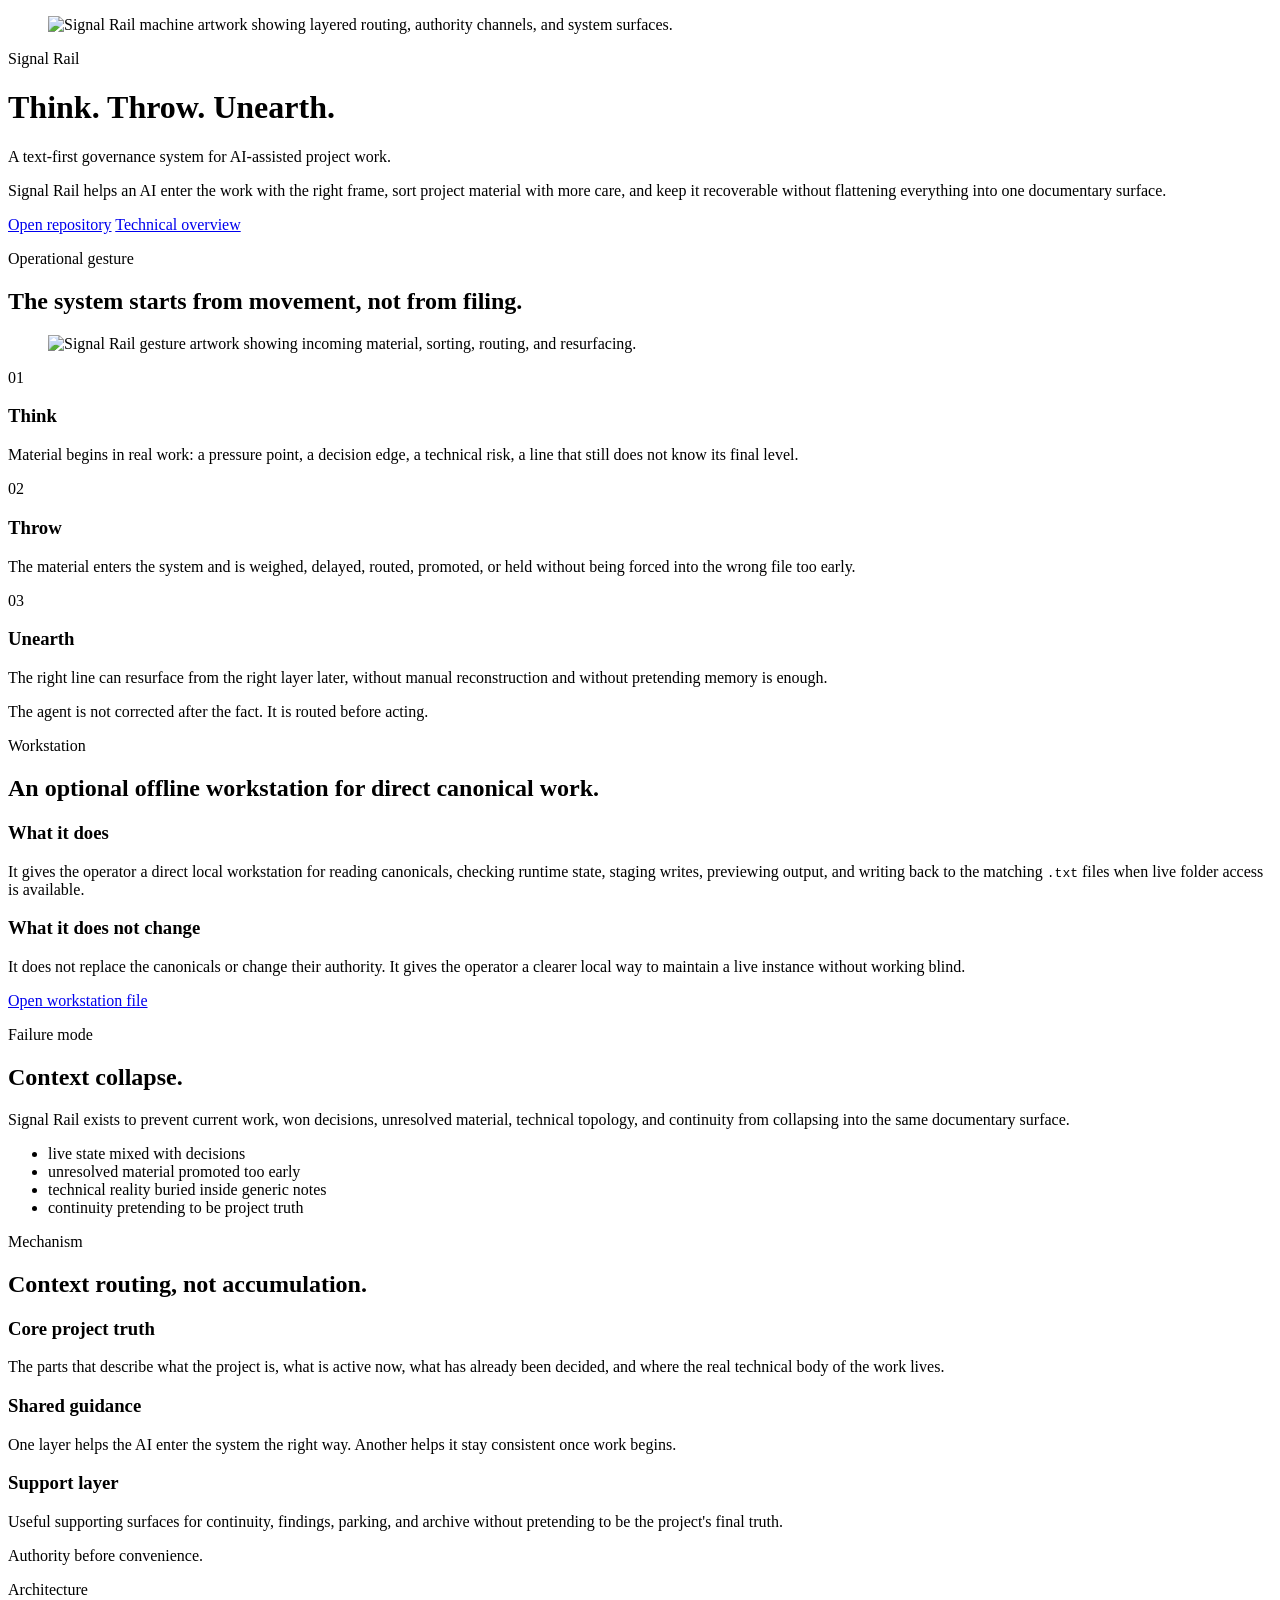
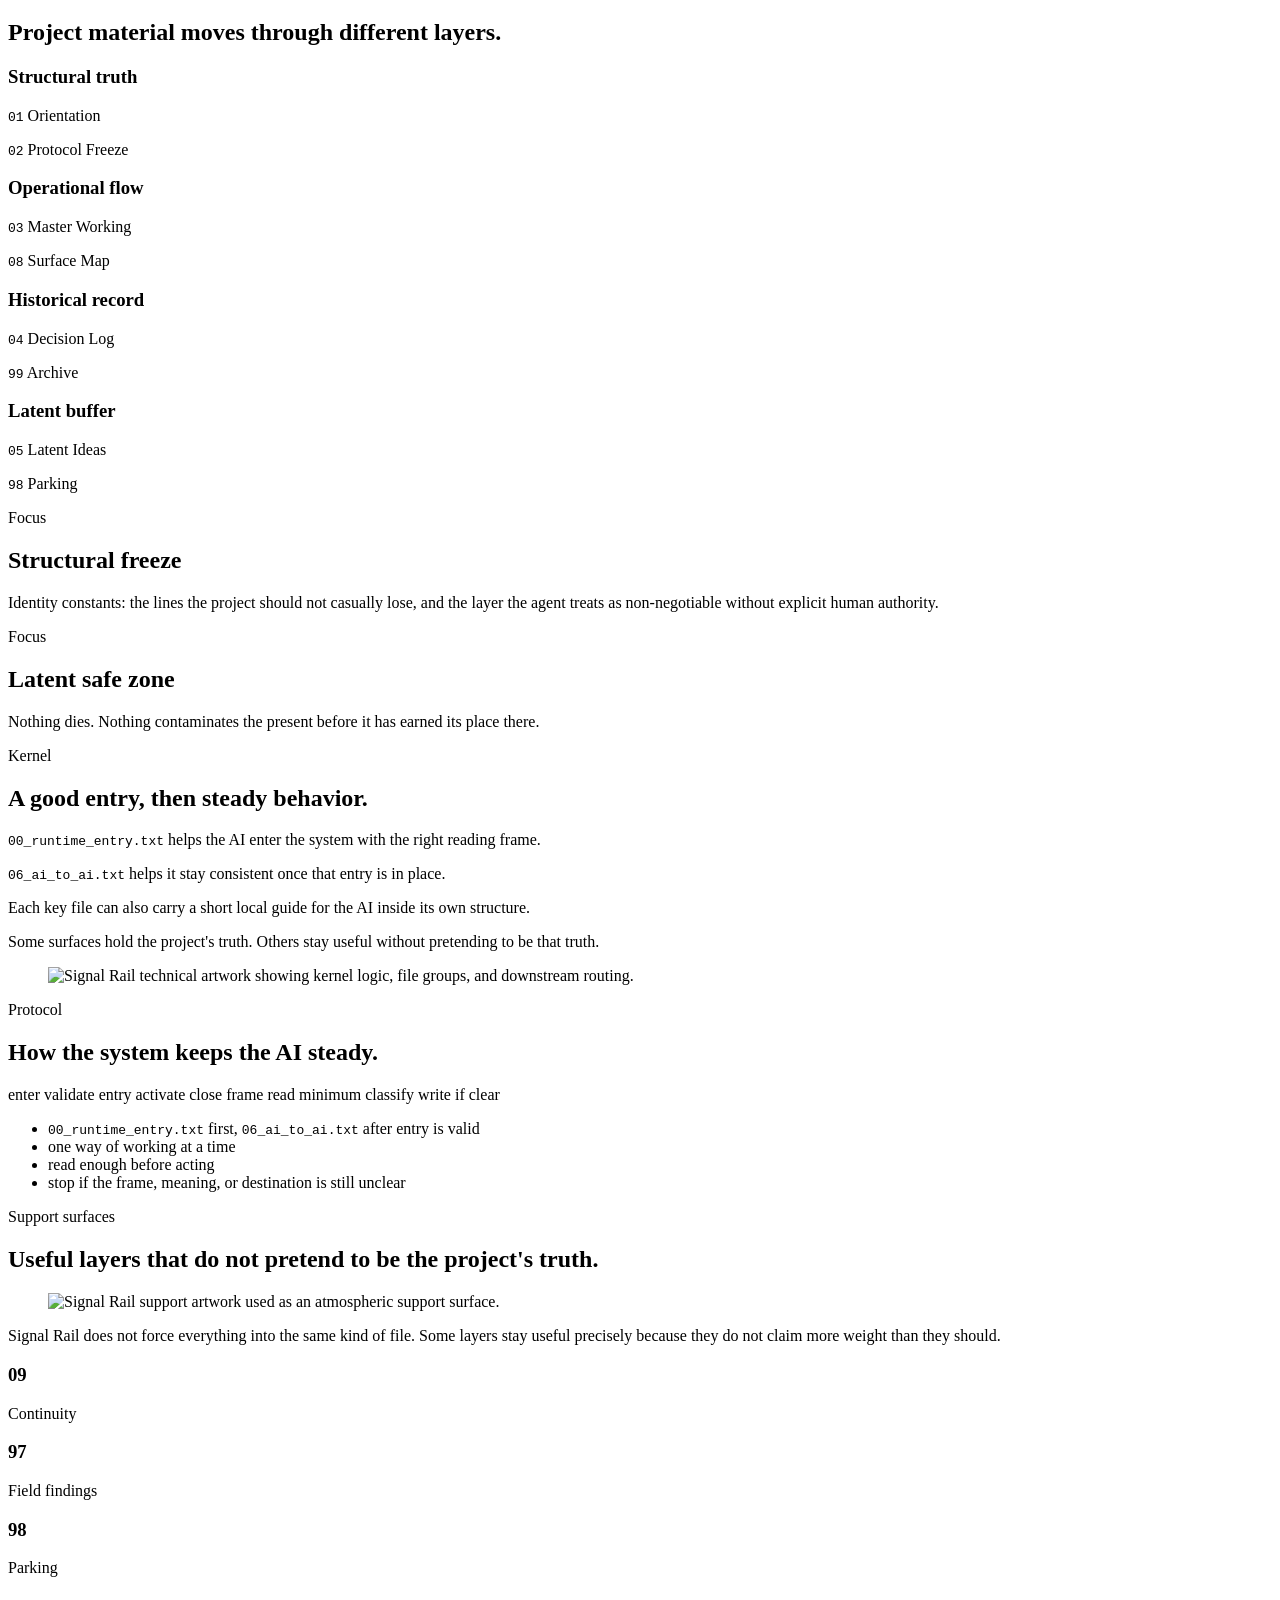
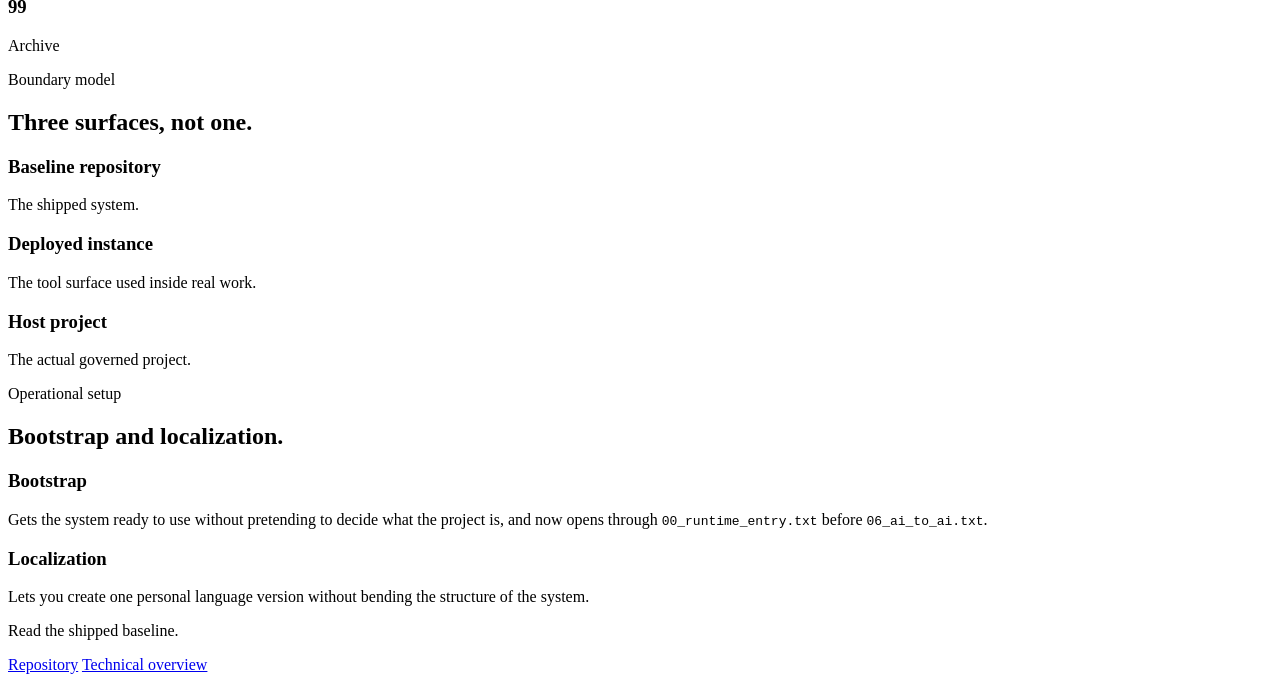
==== index.html @ 08bb4098 "Update repository links after rename" ====
<!doctype html>
<html lang="en">
  <head>
    <meta charset="utf-8">
    <meta name="viewport" content="width=device-width, initial-scale=1">
    <title>Signal Rail</title>
    <meta
      name="description"
      content="Signal Rail is a text-first governance system for AI-assisted project work."
    >
    <link rel="icon" href="favicon-32x32.png" sizes="32x32" type="image/png">
    <link rel="icon" href="favicon.svg" type="image/svg+xml">
    <link rel="apple-touch-icon" href="apple-touch-icon.png">
    <link rel="preconnect" href="https://fonts.googleapis.com">
    <link rel="preconnect" href="https://fonts.gstatic.com" crossorigin>
    <link
      href="https://fonts.googleapis.com/css2?family=Space+Grotesk:wght@400;500;700&family=IBM+Plex+Mono:wght@400;500&display=swap"
      rel="stylesheet"
    >
    <link rel="stylesheet" href="styles.css">
  </head>
  <body>
    <div class="site-shell">
      <header class="hero">
        <figure class="hero-visual">
          <img
            src="assets/header-machine.png"
            alt="Signal Rail machine artwork showing layered routing, authority channels, and system surfaces."
          >
        </figure>

        <div class="hero-copy">
          <p class="eyebrow">Signal Rail</p>
          <h1>Think. Throw. Unearth.</h1>
          <p class="hero-definition">
            A text-first governance system for AI-assisted project work.
          </p>
          <p class="hero-lead">
            Signal Rail helps an AI enter the work with the right frame, sort
            project material with more care, and keep it recoverable without
            flattening everything into one documentary surface.
          </p>
          <div class="hero-actions">
            <a class="button primary" href="https://github.com/XxYouDeaDPunKxX/Signal-Rail">Open repository</a>
            <a class="button secondary" href="https://github.com/XxYouDeaDPunKxX/Signal-Rail/discussions/1">Technical overview</a>
          </div>
        </div>
      </header>

      <main class="page-flow">
        <section class="gesture-band">
          <div class="section-head">
            <p class="kicker">Operational gesture</p>
            <h2>The system starts from movement, not from filing.</h2>
          </div>

          <figure class="gesture-visual">
            <img
              src="assets/gesture-hero.png"
              alt="Signal Rail gesture artwork showing incoming material, sorting, routing, and resurfacing."
            >
          </figure>

          <div class="gesture-grid">
            <article class="gesture-step think">
              <span class="step-tag">01</span>
              <h3>Think</h3>
              <p>
                Material begins in real work: a pressure point, a decision edge,
                a technical risk, a line that still does not know its final level.
              </p>
            </article>

            <article class="gesture-step throw">
              <span class="step-tag">02</span>
              <h3>Throw</h3>
              <p>
                The material enters the system and is weighed, delayed, routed,
                promoted, or held without being forced into the wrong file too early.
              </p>
            </article>

            <article class="gesture-step unearth">
              <span class="step-tag">03</span>
              <h3>Unearth</h3>
              <p>
                The right line can resurface from the right layer later, without
                manual reconstruction and without pretending memory is enough.
              </p>
            </article>
          </div>

          <p class="gesture-line">
            The agent is not corrected after the fact. It is routed before acting.
          </p>
        </section>

        <section class="ops-band workstation-band">
          <div class="section-head">
            <p class="kicker">Workstation</p>
            <h2>An optional offline workstation for direct canonical work.</h2>
          </div>

          <div class="ops-grid">
            <article>
              <h3>What it does</h3>
              <p>
                It gives the operator a direct local workstation for reading canonicals,
                checking runtime state, staging writes, previewing output, and writing
                back to the matching <code>.txt</code> files when live folder access is available.
              </p>
            </article>
            <article>
              <h3>What it does not change</h3>
              <p>
                It does not replace the canonicals or change their authority. It gives
                the operator a clearer local way to maintain a live instance without
                working blind.
              </p>
            </article>
          </div>

          <div class="exit-links workstation-links">
            <a href="https://github.com/XxYouDeaDPunKxX/Signal-Rail/blob/main/signal_rail_workstation_final.html">Open workstation file</a>
          </div>
        </section>

        <section class="failure-band">
          <div class="section-head">
            <p class="kicker">Failure mode</p>
            <h2>Context collapse.</h2>
          </div>

          <div class="failure-layout">
            <p class="failure-copy">
              Signal Rail exists to prevent current work, won decisions,
              unresolved material, technical topology, and continuity from
              collapsing into the same documentary surface.
            </p>

            <ul class="failure-list">
              <li>live state mixed with decisions</li>
              <li>unresolved material promoted too early</li>
              <li>technical reality buried inside generic notes</li>
              <li>continuity pretending to be project truth</li>
            </ul>
          </div>
        </section>

        <section class="mechanism-band">
          <div class="section-head">
            <p class="kicker">Mechanism</p>
            <h2>Context routing, not accumulation.</h2>
          </div>

          <div class="mechanism-layout">
            <article class="mechanism-panel canonical">
              <h3>Core project truth</h3>
              <p>
                The parts that describe what the project is, what is active now,
                what has already been decided, and where the real technical body
                of the work lives.
              </p>
            </article>

            <article class="mechanism-rail">
              <h3>Shared guidance</h3>
              <p>
                One layer helps the AI enter the system the right way. Another
                helps it stay consistent once work begins.
              </p>
            </article>

            <article class="mechanism-panel support">
              <h3>Support layer</h3>
              <p>
                Useful supporting surfaces for continuity, findings, parking,
                and archive without pretending to be the project's final truth.
              </p>
            </article>
          </div>

          <p class="principle">Authority before convenience.</p>
        </section>

        <section class="architecture-band">
          <div class="section-head">
            <p class="kicker">Architecture</p>
            <h2>Project material moves through different layers.</h2>
          </div>

          <div class="family-grid">
            <article class="family family-structural">
              <h3>Structural truth</h3>
              <p><code>01</code> Orientation</p>
              <p><code>02</code> Protocol Freeze</p>
            </article>

            <article class="family family-operational">
              <h3>Operational flow</h3>
              <p><code>03</code> Master Working</p>
              <p><code>08</code> Surface Map</p>
            </article>

            <article class="family family-historical">
              <h3>Historical record</h3>
              <p><code>04</code> Decision Log</p>
              <p><code>99</code> Archive</p>
            </article>

            <article class="family family-latent">
              <h3>Latent buffer</h3>
              <p><code>05</code> Latent Ideas</p>
              <p><code>98</code> Parking</p>
            </article>
          </div>
        </section>

        <section class="focus-pair">
          <article class="focus-band freeze-band">
            <div class="section-head compact">
              <p class="kicker">Focus</p>
              <h2>Structural freeze</h2>
            </div>
            <p>
              Identity constants: the lines the project should not casually lose,
              and the layer the agent treats as non-negotiable without explicit
              human authority.
            </p>
          </article>

          <article class="focus-band latent-band">
            <div class="section-head compact">
              <p class="kicker">Focus</p>
              <h2>Latent safe zone</h2>
            </div>
            <p>
              Nothing dies. Nothing contaminates the present before it has earned
              its place there.
            </p>
          </article>
        </section>

        <section class="kernel-band">
          <div class="section-head">
            <p class="kicker">Kernel</p>
            <h2>A good entry, then steady behavior.</h2>
          </div>

          <div class="kernel-layout">
            <div class="kernel-copy">
              <p><code>00_runtime_entry.txt</code> helps the AI enter the system with the right reading frame.</p>
              <p><code>06_ai_to_ai.txt</code> helps it stay consistent once that entry is in place.</p>
              <p>Each key file can also carry a short local guide for the AI inside its own structure.</p>
              <p>Some surfaces hold the project's truth. Others stay useful without pretending to be that truth.</p>
            </div>

            <figure class="kernel-visual">
              <img
                src="assets/kernel-map.png"
                alt="Signal Rail technical artwork showing kernel logic, file groups, and downstream routing."
              >
            </figure>
          </div>
        </section>

        <section class="protocol-band">
          <div class="section-head">
            <p class="kicker">Protocol</p>
            <h2>How the system keeps the AI steady.</h2>
          </div>

          <div class="protocol-rail">
            <span>enter</span>
            <span>validate entry</span>
            <span>activate</span>
            <span>close frame</span>
            <span>read minimum</span>
            <span>classify</span>
            <span>write if clear</span>
          </div>

          <ul class="protocol-notes">
            <li><code>00_runtime_entry.txt</code> first, <code>06_ai_to_ai.txt</code> after entry is valid</li>
            <li>one way of working at a time</li>
            <li>read enough before acting</li>
            <li>stop if the frame, meaning, or destination is still unclear</li>
          </ul>
        </section>

        <section class="support-band">
          <div class="section-head">
            <p class="kicker">Support surfaces</p>
            <h2>Useful layers that do not pretend to be the project's truth.</h2>
          </div>

          <figure class="support-visual">
            <img
              src="assets/support-atmosphere.png"
              alt="Signal Rail support artwork used as an atmospheric support surface."
            >
          </figure>

          <div class="support-copy">
            <p>
              Signal Rail does not force everything into the same kind of file.
              Some layers stay useful precisely because they do not claim more
              weight than they should.
            </p>

            <div class="support-grid">
              <article><h3>09</h3><p>Continuity</p></article>
              <article><h3>97</h3><p>Field findings</p></article>
              <article><h3>98</h3><p>Parking</p></article>
              <article><h3>99</h3><p>Archive</p></article>
            </div>
          </div>
        </section>

        <section class="boundary-band">
          <div class="section-head">
            <p class="kicker">Boundary model</p>
            <h2>Three surfaces, not one.</h2>
          </div>

          <div class="boundary-grid">
            <article>
              <h3>Baseline repository</h3>
              <p>The shipped system.</p>
            </article>
            <article>
              <h3>Deployed instance</h3>
              <p>The tool surface used inside real work.</p>
            </article>
            <article>
              <h3>Host project</h3>
              <p>The actual governed project.</p>
            </article>
          </div>
        </section>

        <section class="ops-band">
          <div class="section-head">
            <p class="kicker">Operational setup</p>
            <h2>Bootstrap and localization.</h2>
          </div>

          <div class="ops-grid">
            <article>
              <h3>Bootstrap</h3>
              <p>Gets the system ready to use without pretending to decide what the project is, and now opens through <code>00_runtime_entry.txt</code> before <code>06_ai_to_ai.txt</code>.</p>
            </article>
            <article>
              <h3>Localization</h3>
              <p>Lets you create one personal language version without bending the structure of the system.</p>
            </article>
          </div>
        </section>

      </main>

      <footer class="final-exit">
        <p>Read the shipped baseline.</p>
        <div class="exit-links">
          <a href="https://github.com/XxYouDeaDPunKxX/Signal-Rail">Repository</a>
          <a href="https://github.com/XxYouDeaDPunKxX/Signal-Rail/discussions/1">Technical overview</a>
        </div>
      </footer>
    </div>
  </body>
</html>
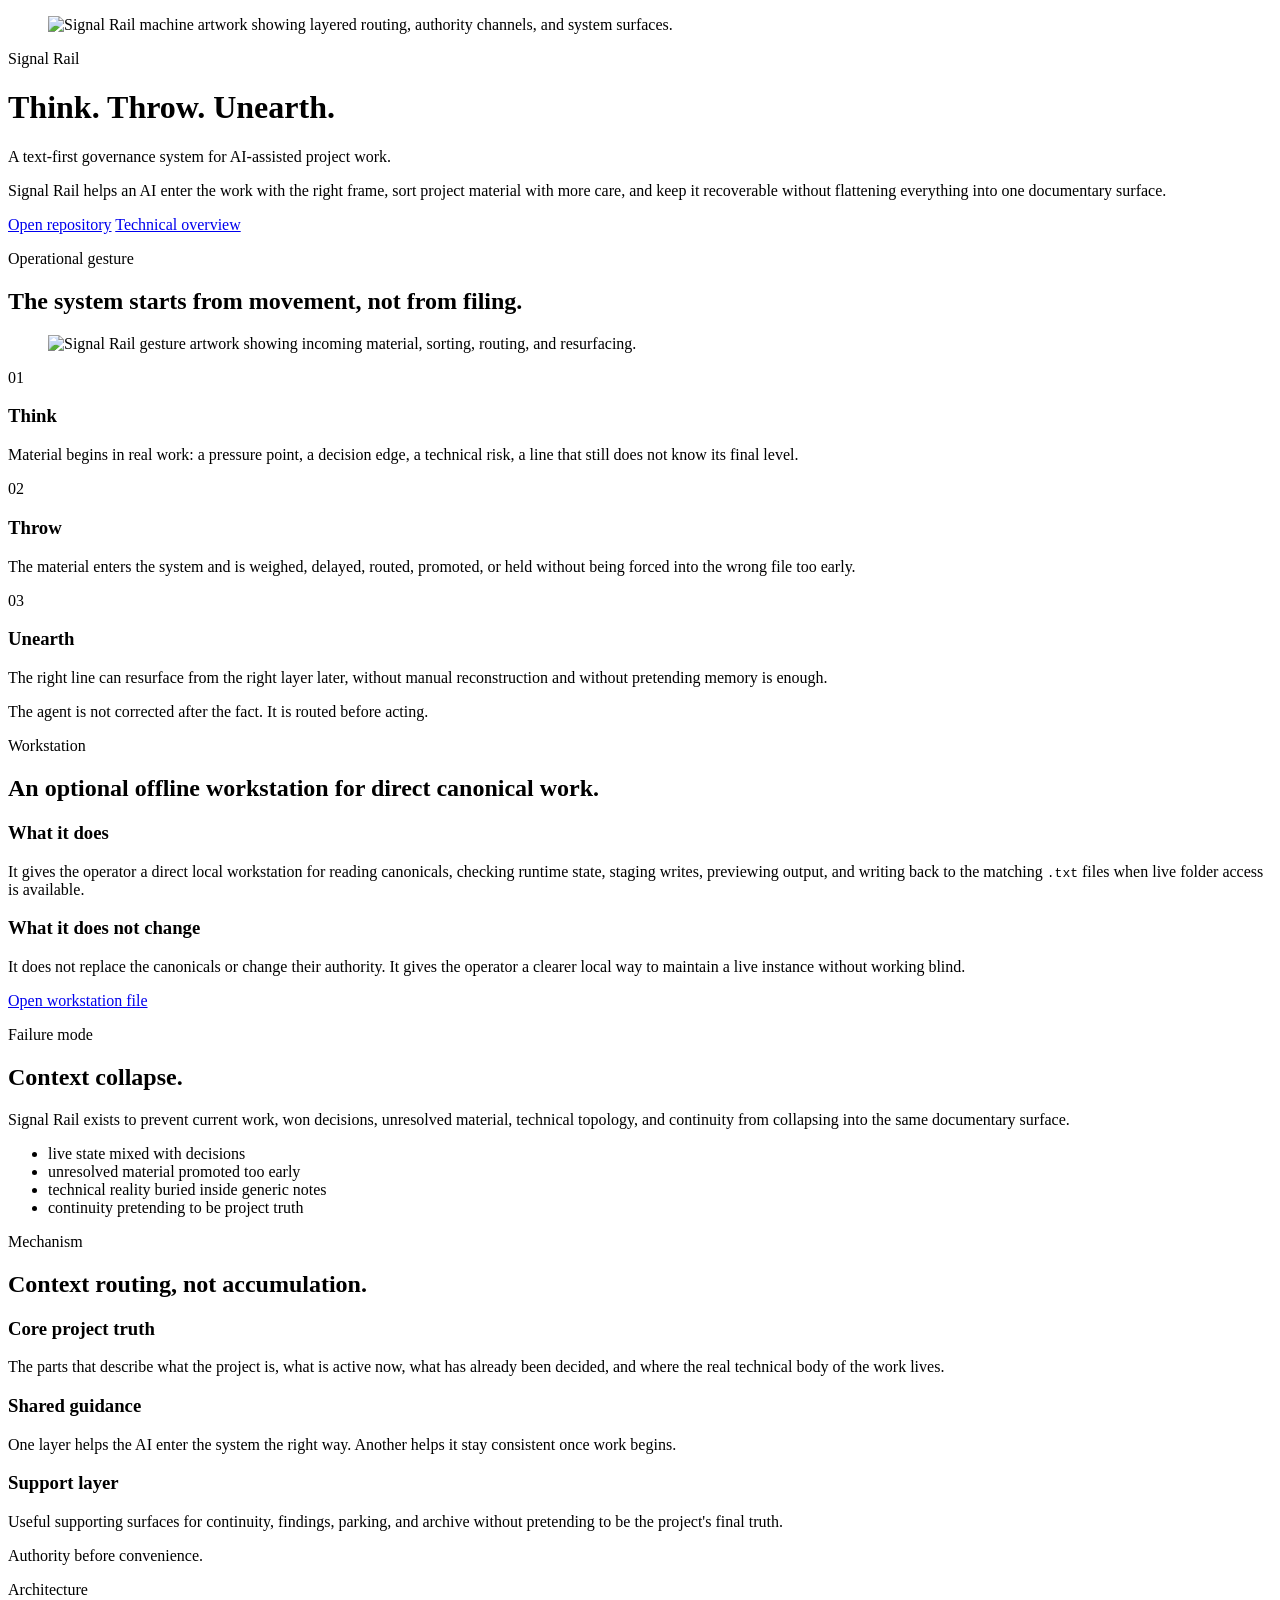
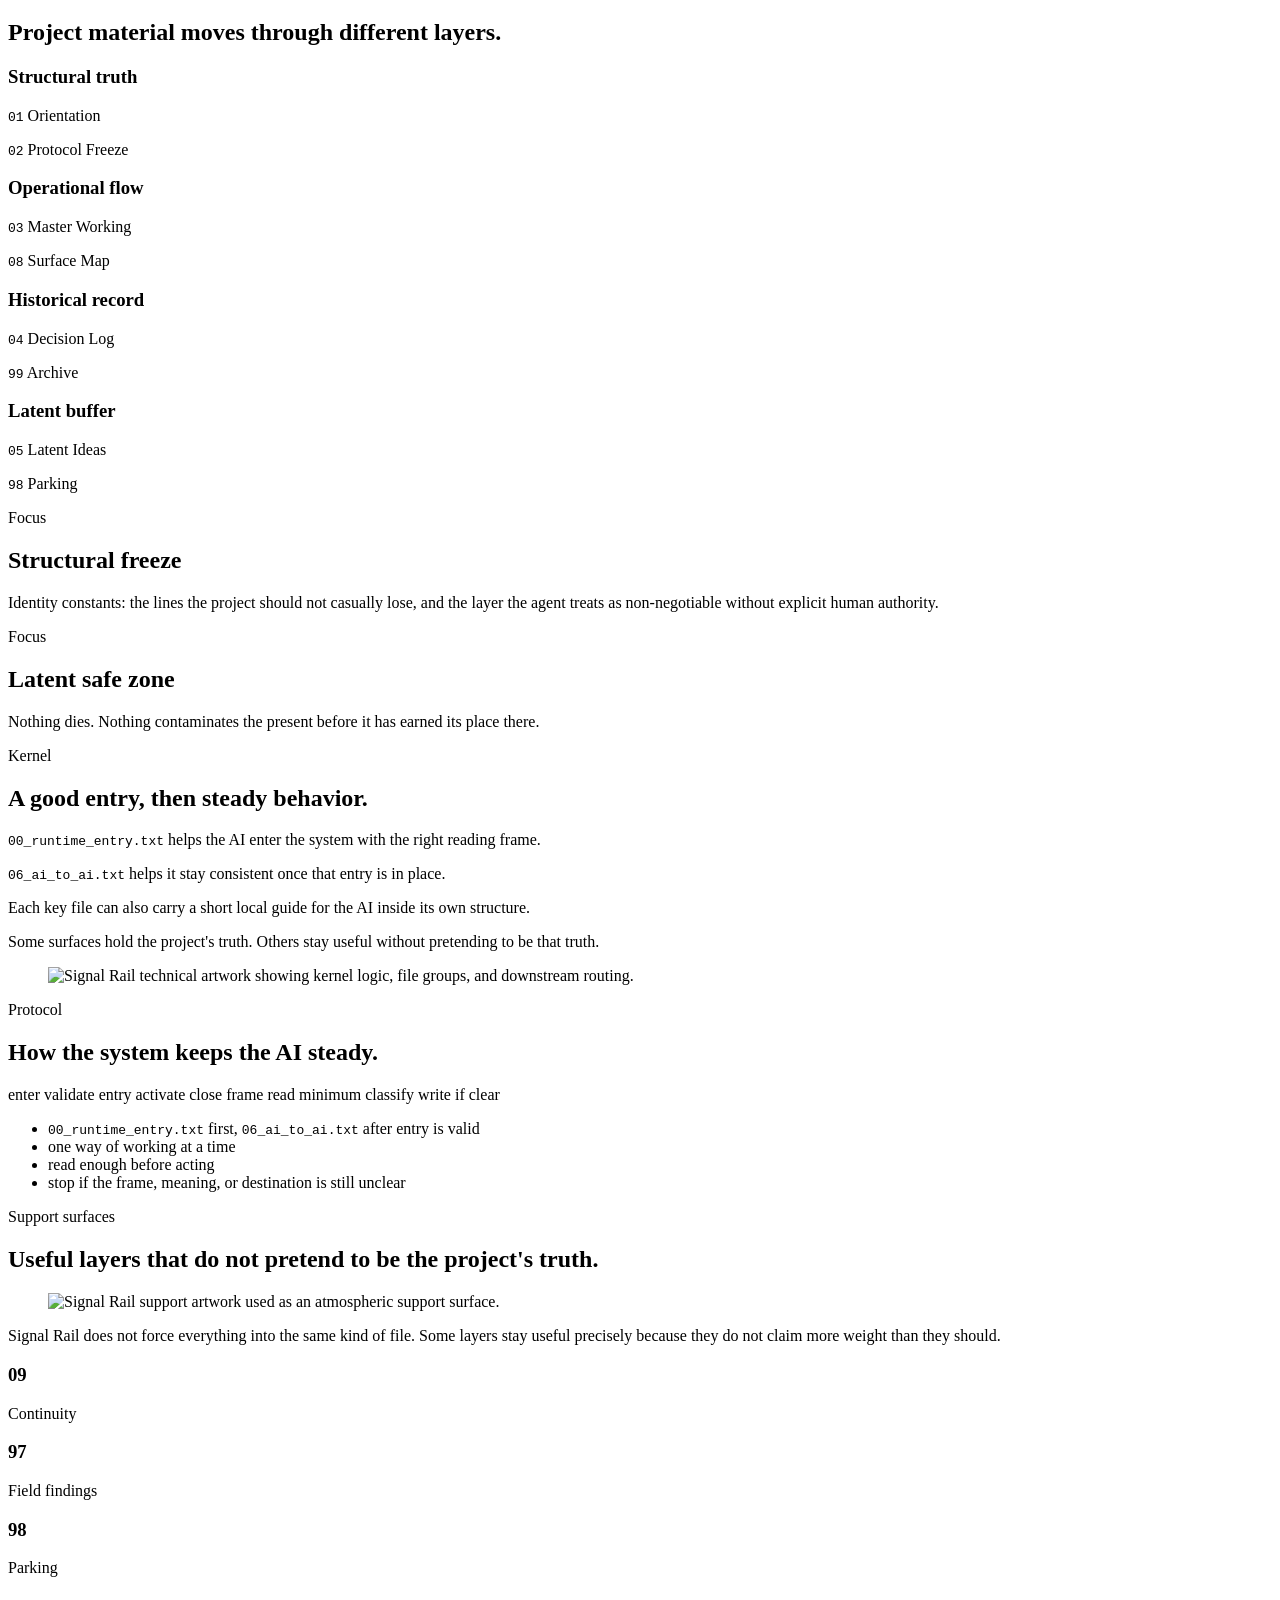
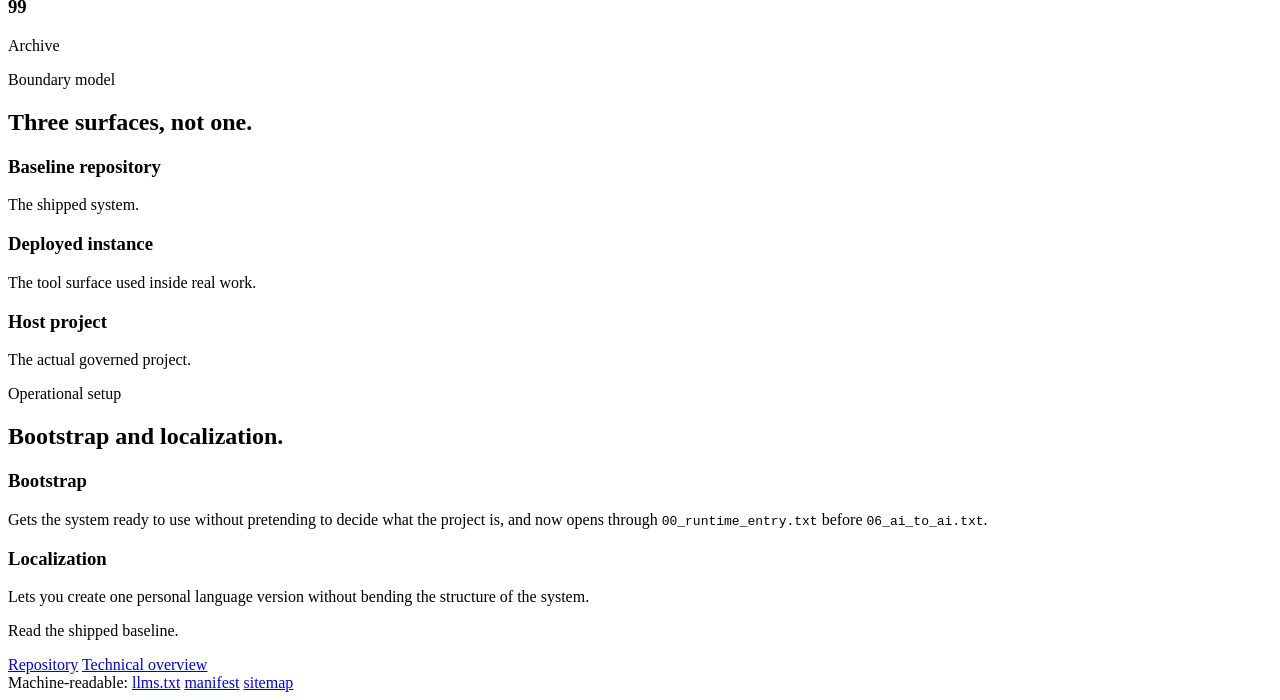
==== commit d3c059c3: "Complete Discovery Set HTML signals" ====
--- a/index.html
+++ b/index.html
@@ -8,6 +8,59 @@
       name="description"
       content="Signal Rail is a text-first governance system for AI-assisted project work."
     >
+    <meta name="robots" content="index, follow">
+    <meta name="theme-color" content="#101317">
+    <meta property="og:title" content="Signal Rail">
+    <meta property="og:description" content="A text-first governance system for AI-assisted project work.">
+    <meta property="og:type" content="website">
+    <meta property="og:image" content="https://xxyoudeadpunkxx.github.io/Signal-Rail/assets/header-machine.png">
+    <meta property="og:url" content="https://xxyoudeadpunkxx.github.io/Signal-Rail/">
+    <link rel="canonical" href="https://xxyoudeadpunkxx.github.io/Signal-Rail/">
+    <link rel="alternate" type="text/plain" href="llms.txt" title="LLM-readable project index">
+    <link rel="alternate" type="application/json" href="raw-manifest.json" title="Machine-readable project manifest">
+    <script type="application/ld+json">
+    {
+      "@context": "https://schema.org",
+      "@type": "SoftwareSourceCode",
+      "name": "Signal Rail",
+      "description": "A text-first governance system for AI-assisted project work.",
+      "url": "https://xxyoudeadpunkxx.github.io/Signal-Rail/",
+      "mainEntityOfPage": "https://xxyoudeadpunkxx.github.io/Signal-Rail/",
+      "codeRepository": "https://github.com/XxYouDeaDPunKxX/Signal-Rail",
+      "license": "https://creativecommons.org/licenses/by-sa/4.0/",
+      "programmingLanguage": "Plain text",
+      "runtimePlatform": "AI-assisted project work with plain-text files",
+      "applicationCategory": "DeveloperApplication",
+      "isAccessibleForFree": true,
+      "author": {
+        "@type": "Person",
+        "name": "XxYouDeaDPunKxX",
+        "url": "https://github.com/XxYouDeaDPunKxX"
+      },
+      "about": [
+        "plain text governance",
+        "AI-assisted project work",
+        "document routing",
+        "project continuity",
+        "source authority",
+        "context routing",
+        "AI agent entry"
+      ],
+      "keywords": [
+        "plain text governance",
+        "AI-assisted project work",
+        "document routing",
+        "project continuity",
+        "source authority",
+        "canonical files",
+        "Signal Rail",
+        "context routing",
+        "project governance",
+        "AI agent entry",
+        "text-first governance"
+      ]
+    }
+    </script>
     <link rel="icon" href="favicon-32x32.png" sizes="32x32" type="image/png">
     <link rel="icon" href="favicon.svg" type="image/svg+xml">
     <link rel="apple-touch-icon" href="apple-touch-icon.png">
@@ -361,9 +414,18 @@
 
       <footer class="final-exit">
         <p>Read the shipped baseline.</p>
-        <div class="exit-links">
-          <a href="https://github.com/XxYouDeaDPunKxX/Signal-Rail">Repository</a>
-          <a href="https://github.com/XxYouDeaDPunKxX/Signal-Rail/discussions/1">Technical overview</a>
+        <div class="footer-stack">
+          <div class="exit-links">
+            <a href="https://github.com/XxYouDeaDPunKxX/Signal-Rail">Repository</a>
+            <a href="https://github.com/XxYouDeaDPunKxX/Signal-Rail/discussions/1">Technical overview</a>
+          </div>
+          <!-- Discovery Set: low-noise links for crawlers, bots, and LLM readers. -->
+          <div class="machine-links" aria-label="Machine-readable project files">
+            <span>Machine-readable:</span>
+            <a href="llms.txt">llms.txt</a>
+            <a href="raw-manifest.json">manifest</a>
+            <a href="sitemap.xml">sitemap</a>
+          </div>
         </div>
       </footer>
     </div>
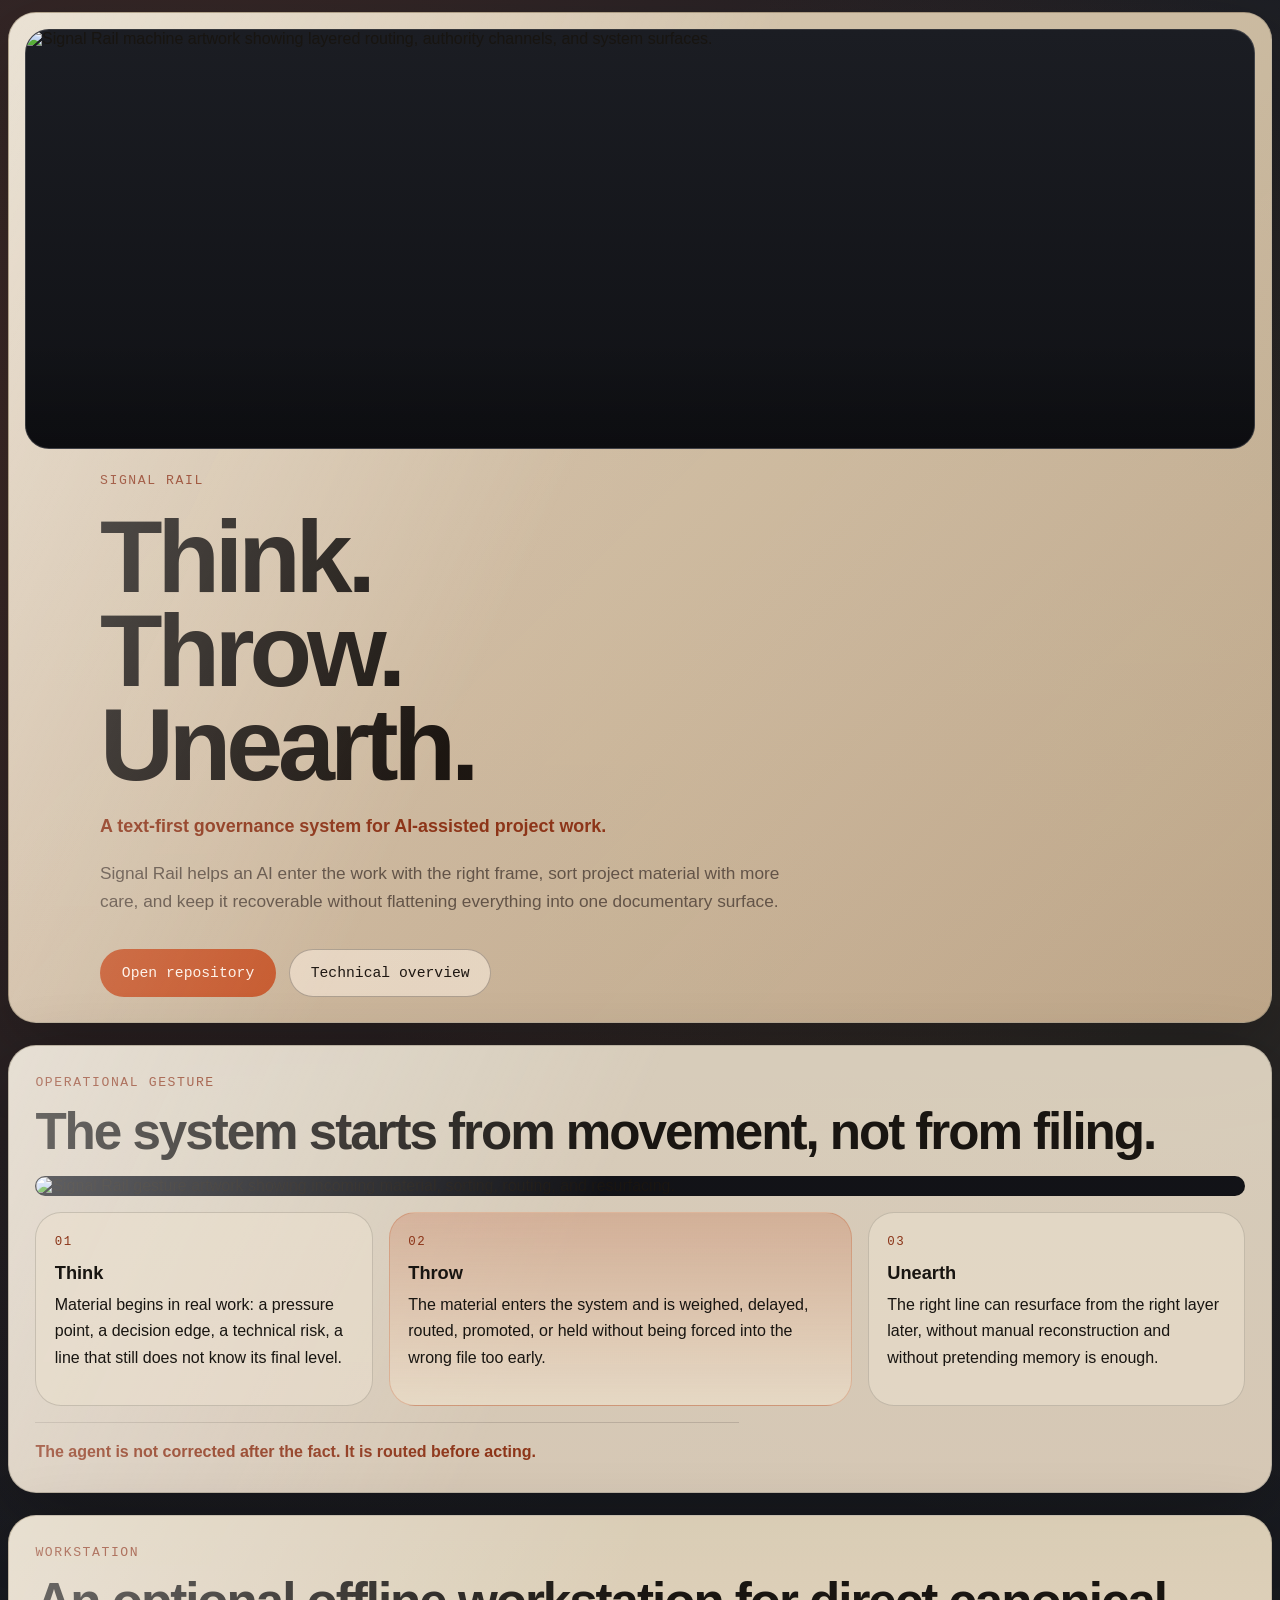
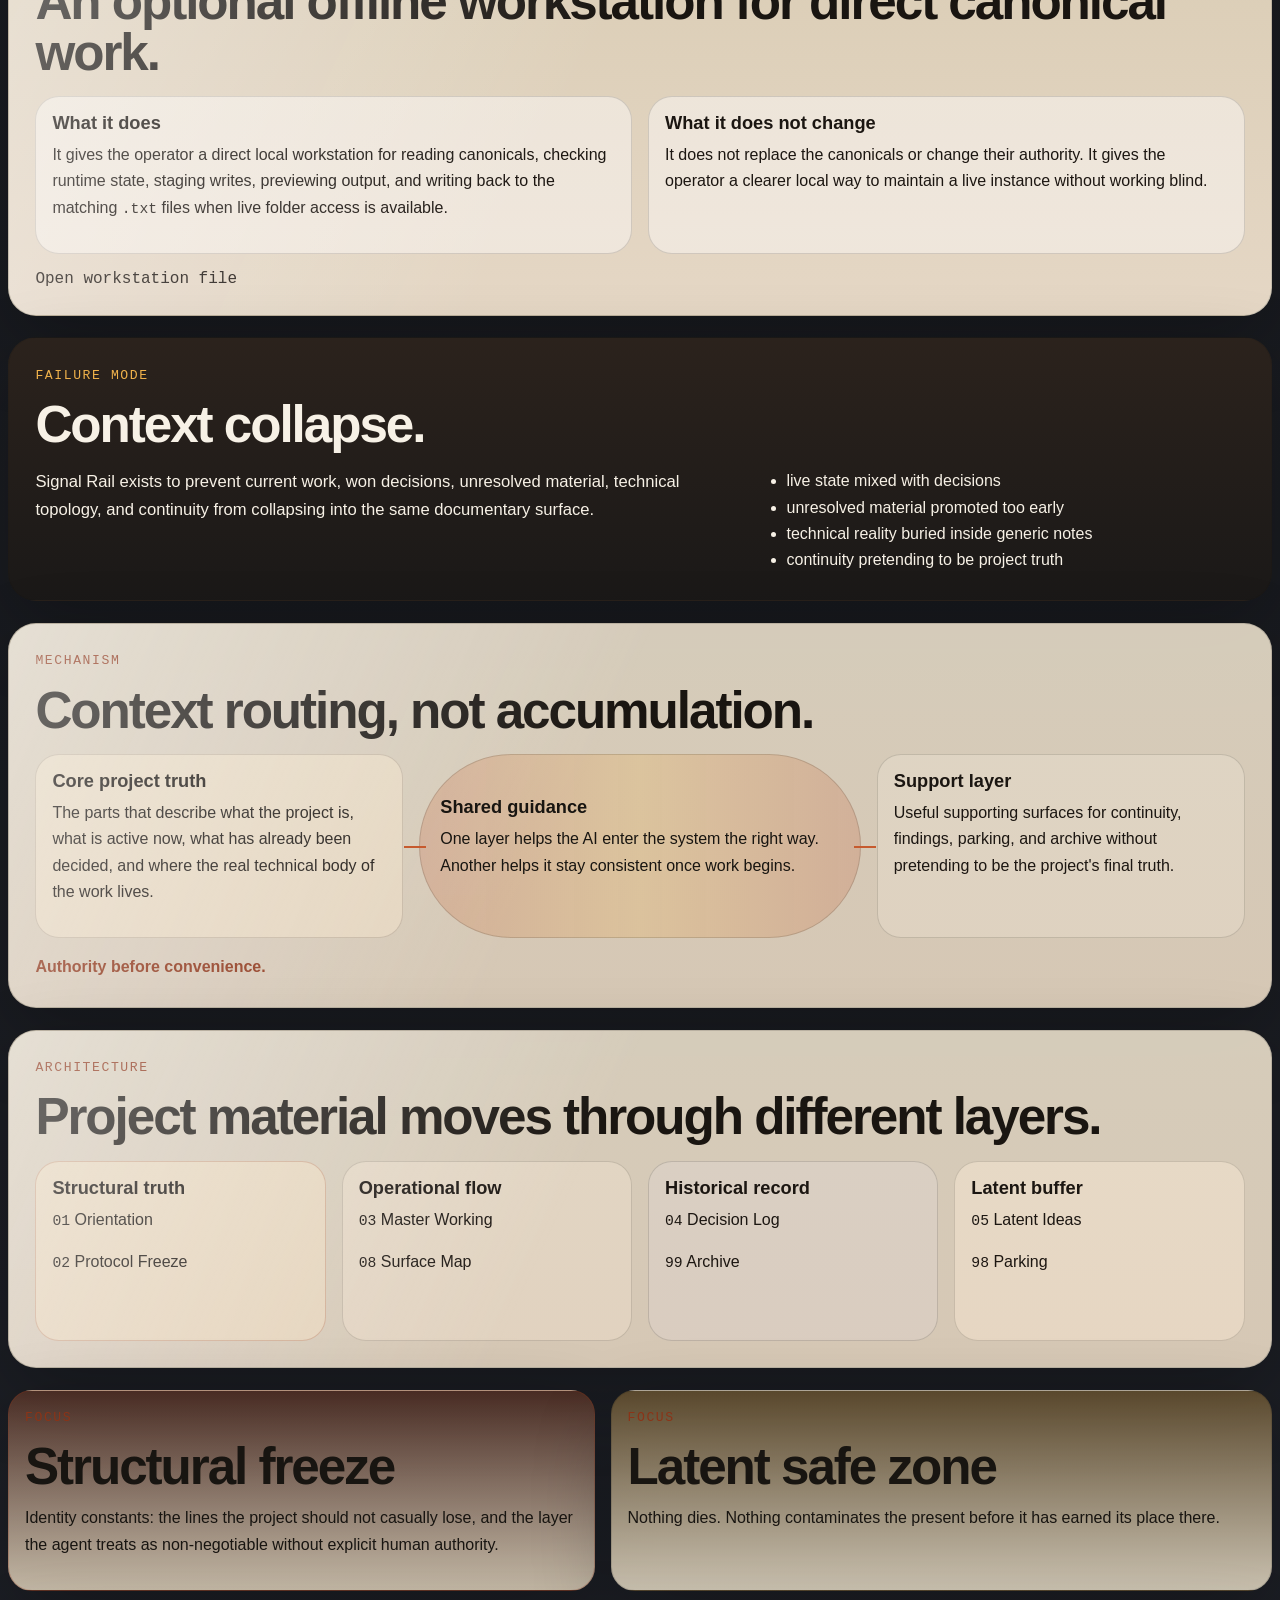
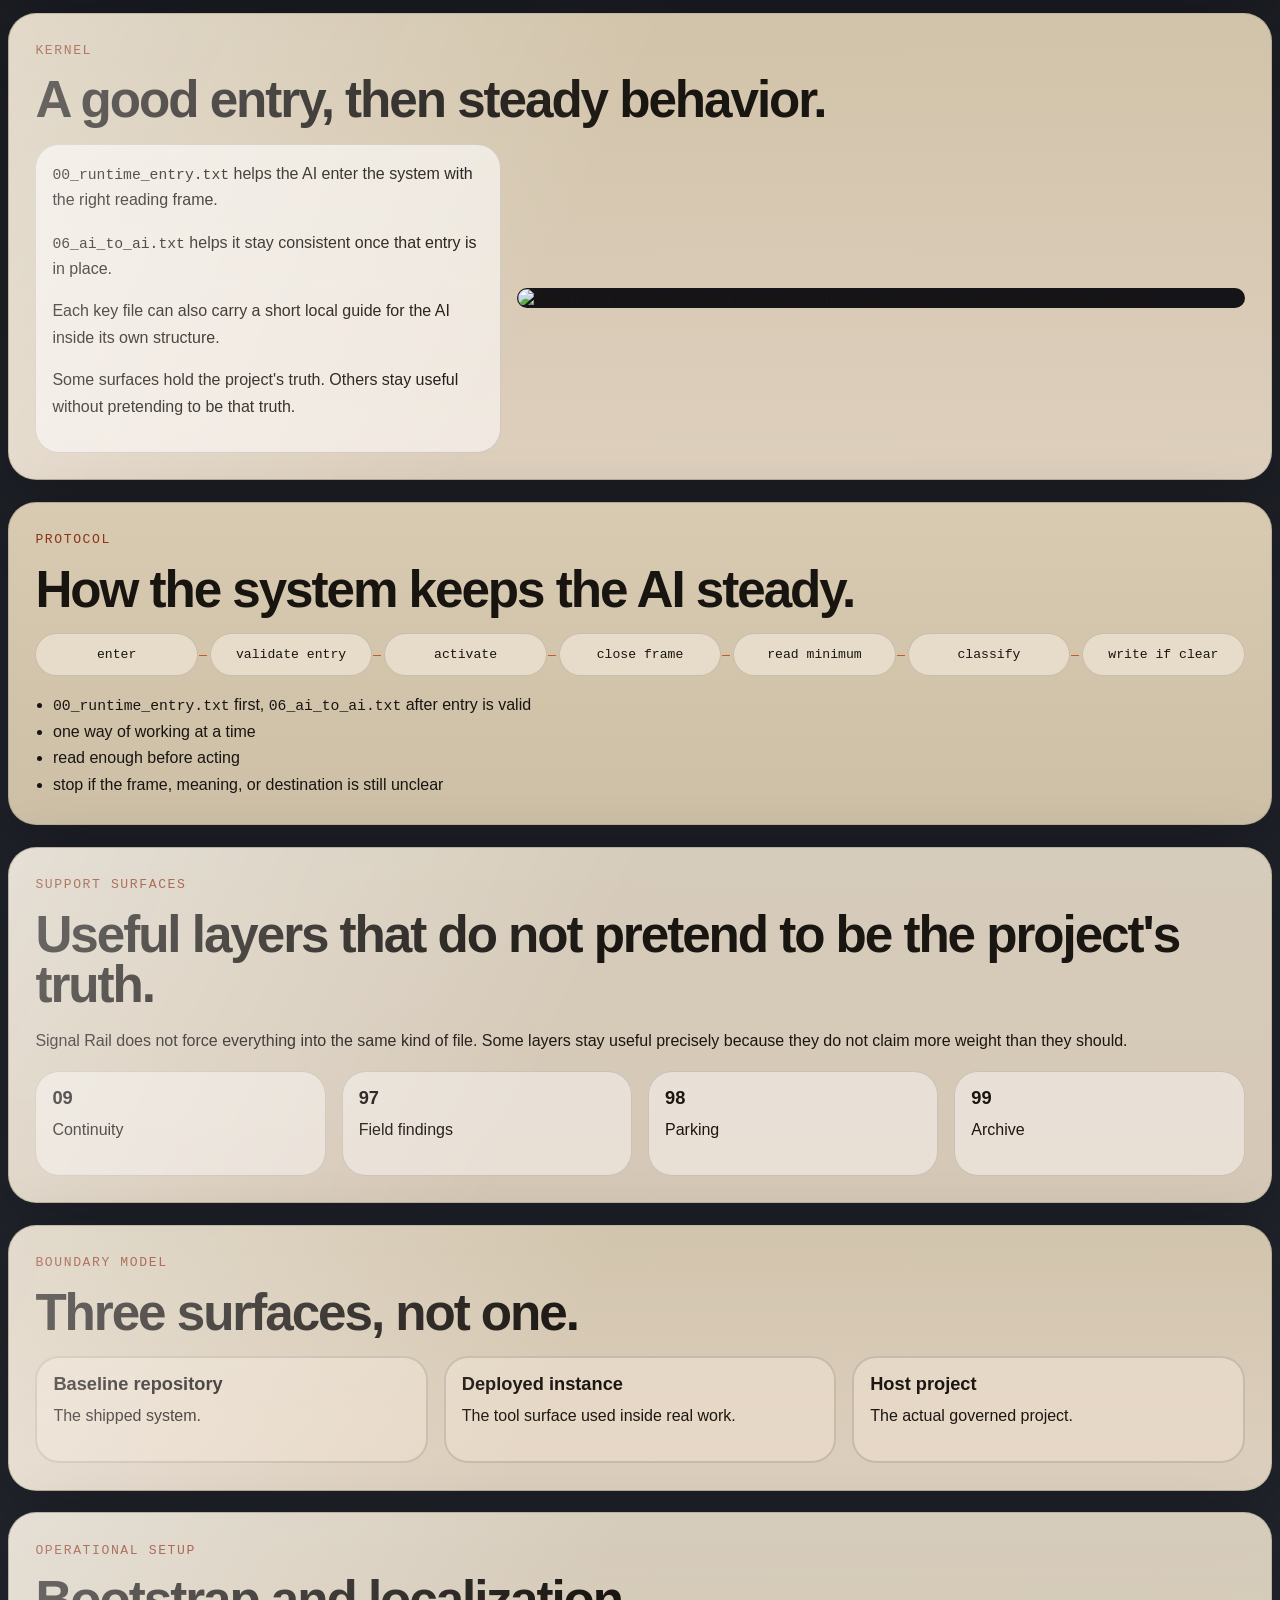
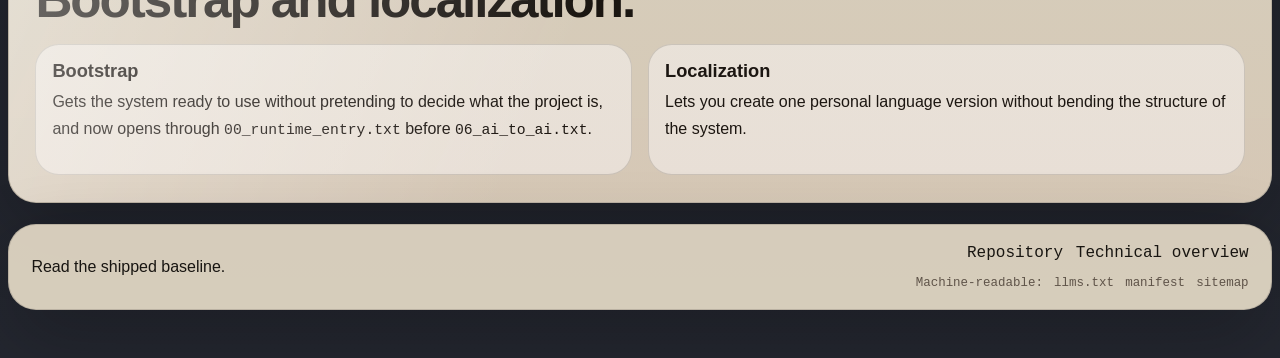
==== commit 6497ac16: "rework html rework html" ====
--- a/index.html
+++ b/index.html
@@ -347,13 +347,6 @@
             <h2>Useful layers that do not pretend to be the project's truth.</h2>
           </div>
 
-          <figure class="support-visual">
-            <img
-              src="assets/support-atmosphere.png"
-              alt="Signal Rail support artwork used as an atmospheric support surface."
-            >
-          </figure>
-
           <div class="support-copy">
             <p>
               Signal Rail does not force everything into the same kind of file.
--- a/styles.css
+++ b/styles.css
@@ -0,0 +1,744 @@
+:root {
+  --bg: #191b20;
+  --bg-mid: #242730;
+  --surface: rgba(231, 220, 200, 0.92);
+  --surface-strong: rgba(214, 196, 168, 0.96);
+  --surface-dark: #1f2026;
+  --ink: #181511;
+  --ink-soft: #5f5449;
+  --ink-inverse: #f7f1e6;
+  --line: rgba(24, 21, 17, 0.15);
+  --line-strong: rgba(24, 21, 17, 0.28);
+  --rail: #c65a2e;
+  --rail-deep: #8b3418;
+  --signal: #f0b24b;
+  --shadow: 0 28px 80px rgba(0, 0, 0, 0.24);
+}
+
+* {
+  box-sizing: border-box;
+}
+
+html {
+  scroll-behavior: smooth;
+}
+
+body {
+  margin: 0;
+  color: var(--ink);
+  background:
+    radial-gradient(circle at 12% 8%, rgba(198, 90, 46, 0.22), transparent 24%),
+    radial-gradient(circle at 88% 14%, rgba(240, 178, 75, 0.12), transparent 18%),
+    linear-gradient(180deg, #1b1d24 0%, var(--bg) 42%, var(--bg-mid) 100%);
+  font-family: "Space Grotesk", "Segoe UI", sans-serif;
+}
+
+img {
+  display: block;
+  max-width: 100%;
+}
+
+a {
+  color: inherit;
+}
+
+code {
+  font-family: "IBM Plex Mono", "Courier New", monospace;
+  font-size: 0.92em;
+}
+
+.site-shell {
+  width: min(1680px, calc(100% - 1rem));
+  margin: 0 auto;
+  padding: 0.75rem 0 3rem;
+}
+
+.hero,
+.gesture-band,
+.failure-band,
+.mechanism-band,
+.architecture-band,
+.focus-band,
+.kernel-band,
+.protocol-band,
+.support-band,
+.boundary-band,
+.ops-band,
+.final-exit {
+  position: relative;
+  overflow: hidden;
+  border: 1px solid var(--line);
+  box-shadow: var(--shadow);
+}
+
+.hero,
+.gesture-band,
+.failure-band,
+.mechanism-band,
+.architecture-band,
+.kernel-band,
+.protocol-band,
+.support-band,
+.boundary-band,
+.ops-band,
+.final-exit {
+  border-radius: 28px;
+  background: var(--surface);
+}
+
+.hero::before,
+.gesture-band::before,
+.mechanism-band::before,
+.architecture-band::before,
+.kernel-band::before,
+.support-band::before,
+.boundary-band::before,
+.ops-band::before {
+  content: "";
+  position: absolute;
+  inset: 0;
+  background:
+    linear-gradient(115deg, rgba(255, 255, 255, 0.38), transparent 45%),
+    linear-gradient(180deg, transparent, rgba(203, 71, 34, 0.035));
+  pointer-events: none;
+}
+
+.page-flow {
+  display: grid;
+  gap: 1.35rem;
+}
+
+.hero {
+  display: grid;
+  gap: 1.15rem;
+  padding: 1rem;
+  margin-bottom: 1.35rem;
+  background:
+    linear-gradient(135deg, rgba(229, 215, 192, 0.96), rgba(205, 184, 152, 0.9));
+}
+
+.hero-copy {
+  display: grid;
+  gap: 0.3rem;
+  width: min(1080px, calc(100% - 2rem));
+  margin: 0 auto;
+  padding: 0.15rem 0 0.55rem;
+}
+
+.hero-visual {
+  position: relative;
+  margin: 0;
+  min-height: 420px;
+  border-radius: 24px;
+  overflow: hidden;
+  border: 1px solid rgba(255, 255, 255, 0.16);
+  background: linear-gradient(180deg, #1b1d23, #101115);
+}
+
+.hero-visual::after {
+  content: "";
+  position: absolute;
+  inset: auto 0 0 0;
+  height: 26%;
+  background: linear-gradient(180deg, transparent, rgba(0, 0, 0, 0.24));
+  pointer-events: none;
+}
+
+.hero-visual img {
+  width: 100%;
+  height: 100%;
+  object-fit: cover;
+}
+
+.eyebrow,
+.kicker,
+.step-tag {
+  font-family: "IBM Plex Mono", "Courier New", monospace;
+  text-transform: uppercase;
+  letter-spacing: 0.12em;
+}
+
+.eyebrow,
+.kicker {
+  margin: 0 0 0.85rem;
+  color: var(--rail-deep);
+  font-size: 0.82rem;
+}
+
+h1,
+h2,
+h3,
+p,
+ul {
+  margin-top: 0;
+}
+
+h1 {
+  max-width: 10ch;
+  margin-bottom: 0.9rem;
+  font-size: clamp(3.35rem, 8vw, 7.2rem);
+  line-height: 0.92;
+  letter-spacing: -0.05em;
+}
+
+h2 {
+  margin-bottom: 0;
+  font-size: clamp(2rem, 4vw, 3.35rem);
+  line-height: 0.98;
+  letter-spacing: -0.04em;
+}
+
+h3 {
+  margin-bottom: 0.55rem;
+  font-size: 1.14rem;
+  line-height: 1.1;
+}
+
+p,
+li {
+  font-size: 1rem;
+  line-height: 1.65;
+}
+
+.hero-definition,
+.hero-lead,
+.principle,
+.gesture-line {
+  max-width: 44rem;
+}
+
+.hero-definition {
+  margin-bottom: 0.8rem;
+  color: var(--rail-deep);
+  font-size: 1.12rem;
+  font-weight: 700;
+}
+
+.hero-lead {
+  margin-bottom: 0;
+  color: var(--ink-soft);
+  font-size: 1.08rem;
+}
+
+.hero-actions,
+.exit-links {
+  display: flex;
+  flex-wrap: wrap;
+  gap: 0.8rem;
+}
+
+.hero-actions {
+  margin-top: 1.8rem;
+}
+
+.button {
+  display: inline-flex;
+  align-items: center;
+  justify-content: center;
+  min-height: 3rem;
+  padding: 0.82rem 1.3rem;
+  border-radius: 999px;
+  border: 1px solid var(--line-strong);
+  text-decoration: none;
+  font-family: "IBM Plex Mono", "Courier New", monospace;
+  font-size: 0.92rem;
+}
+
+.button.primary {
+  background: var(--rail);
+  border-color: transparent;
+  color: #fff7ef;
+}
+
+.button.secondary {
+  background: rgba(242, 232, 217, 0.7);
+}
+
+.gesture-band,
+.failure-band,
+.mechanism-band,
+.architecture-band,
+.kernel-band,
+.protocol-band,
+.support-band,
+.boundary-band,
+.ops-band {
+  padding: 1.65rem;
+}
+
+.section-head {
+  margin-bottom: 1.15rem;
+}
+
+.section-head.compact {
+  margin-bottom: 0.8rem;
+}
+
+.gesture-grid,
+.failure-layout,
+.mechanism-layout,
+.family-grid,
+.focus-pair,
+.kernel-layout,
+.support-grid,
+.boundary-grid,
+.ops-grid {
+  display: grid;
+  gap: 1rem;
+}
+
+.gesture-visual,
+.support-visual {
+  margin: 0 0 1rem;
+  border: 1px solid var(--line);
+  border-radius: 26px;
+  overflow: hidden;
+  background: #101217;
+}
+
+.gesture-visual img,
+.support-visual img {
+  width: 100%;
+  height: auto;
+  object-fit: cover;
+}
+
+.gesture-grid {
+  grid-template-columns: minmax(0, 0.86fr) minmax(0, 1.18fr) minmax(0, 0.96fr);
+  align-items: stretch;
+}
+
+.gesture-step {
+  position: relative;
+  border: 1px solid var(--line);
+  border-radius: 26px;
+  background: rgba(238, 227, 209, 0.58);
+  padding: 1.15rem;
+}
+
+.gesture-step.throw {
+  background:
+    linear-gradient(180deg, rgba(198, 90, 46, 0.24), rgba(237, 224, 203, 0.7));
+  border-color: rgba(198, 90, 46, 0.28);
+}
+
+.gesture-step.think,
+.gesture-step.unearth {
+  background: rgba(236, 225, 207, 0.56);
+}
+
+.step-tag {
+  display: inline-block;
+  margin-bottom: 0.85rem;
+  color: var(--rail-deep);
+  font-size: 0.78rem;
+}
+
+.gesture-line {
+  margin: 1rem 0 0;
+  padding-top: 1rem;
+  border-top: 1px solid var(--line);
+  color: var(--rail-deep);
+  font-size: 1rem;
+  font-weight: 700;
+}
+
+.failure-band {
+  background:
+    linear-gradient(180deg, rgba(44, 35, 29, 0.98), rgba(27, 25, 24, 0.98));
+  color: var(--ink-inverse);
+}
+
+.failure-band .kicker {
+  color: var(--signal);
+}
+
+.failure-layout {
+  grid-template-columns: minmax(0, 1.2fr) minmax(0, 0.8fr);
+}
+
+.failure-copy {
+  max-width: 44rem;
+  font-size: 1.04rem;
+}
+
+.failure-list {
+  margin: 0;
+  padding-left: 1.2rem;
+}
+
+.mechanism-layout {
+  grid-template-columns: minmax(0, 1fr) minmax(0, 1.2fr) minmax(0, 1fr);
+  align-items: stretch;
+}
+
+.mechanism-panel,
+.mechanism-rail,
+.family,
+.focus-band,
+.kernel-copy,
+.support-grid article,
+.boundary-grid article,
+.ops-grid article {
+  border: 1px solid var(--line);
+  background: rgba(255, 255, 255, 0.48);
+}
+
+.mechanism-panel,
+.family,
+.focus-band,
+.kernel-copy,
+.support-grid article,
+.boundary-grid article,
+.ops-grid article {
+  border-radius: 24px;
+  padding: 1rem;
+}
+
+.mechanism-panel.canonical {
+  background: rgba(234, 220, 198, 0.82);
+}
+
+.mechanism-panel.support {
+  background: rgba(228, 219, 203, 0.72);
+}
+
+.mechanism-rail {
+  position: relative;
+  border-radius: 999px;
+  padding: 1rem 1.25rem;
+  background:
+    linear-gradient(90deg, rgba(198, 90, 46, 0.22), rgba(240, 178, 75, 0.24), rgba(198, 90, 46, 0.22));
+  display: flex;
+  flex-direction: column;
+  justify-content: center;
+}
+
+.mechanism-rail::before,
+.mechanism-rail::after {
+  content: "";
+  position: absolute;
+  top: 50%;
+  width: 22px;
+  height: 2px;
+  background: var(--rail);
+}
+
+.mechanism-rail::before {
+  left: -16px;
+}
+
+.mechanism-rail::after {
+  right: -16px;
+}
+
+.principle {
+  margin: 1rem 0 0;
+  color: var(--rail-deep);
+  font-weight: 700;
+}
+
+.family-grid {
+  grid-template-columns: repeat(4, minmax(0, 1fr));
+}
+
+.family {
+  min-height: 180px;
+}
+
+.family-structural {
+  background: rgba(233, 217, 192, 0.84);
+  border-color: rgba(139, 52, 24, 0.24);
+}
+
+.family-operational {
+  background: rgba(231, 220, 201, 0.76);
+}
+
+.family-historical {
+  background: rgba(220, 212, 201, 0.74);
+}
+
+.family-latent {
+  background: rgba(236, 225, 205, 0.78);
+}
+
+.focus-pair {
+  grid-template-columns: minmax(0, 0.94fr) minmax(0, 1.06fr);
+}
+
+.focus-band {
+  overflow: hidden;
+}
+
+.freeze-band {
+  background:
+    linear-gradient(180deg, rgba(198, 90, 46, 0.28), rgba(231, 217, 193, 0.82));
+  border-color: rgba(139, 52, 24, 0.28);
+}
+
+.latent-band {
+  background:
+    linear-gradient(180deg, rgba(240, 178, 75, 0.3), rgba(234, 223, 201, 0.84));
+}
+
+.kernel-band {
+  background:
+    linear-gradient(180deg, rgba(217, 202, 175, 0.96), rgba(230, 220, 202, 0.96));
+}
+
+.kernel-layout {
+  grid-template-columns: minmax(0, 0.78fr) minmax(0, 1.22fr);
+  align-items: center;
+}
+
+.kernel-copy {
+  background: rgba(255, 255, 255, 0.62);
+}
+
+.kernel-visual {
+  margin: 0;
+  border: 1px solid var(--line);
+  border-radius: 26px;
+  overflow: hidden;
+  background: #111318;
+}
+
+.kernel-visual img {
+  width: 100%;
+  height: 100%;
+  object-fit: cover;
+}
+
+.protocol-band {
+  background:
+    linear-gradient(180deg, rgba(224, 210, 184, 0.96), rgba(213, 198, 172, 0.96));
+}
+
+.protocol-rail {
+  display: grid;
+  grid-template-columns: repeat(7, minmax(0, 1fr));
+  gap: 0.75rem;
+  margin-bottom: 1rem;
+}
+
+.protocol-rail span {
+  position: relative;
+  display: block;
+  border: 1px solid var(--line);
+  border-radius: 999px;
+  background: rgba(236, 225, 208, 0.82);
+  padding: 0.82rem 0.9rem;
+  text-align: center;
+  font-family: "IBM Plex Mono", "Courier New", monospace;
+  font-size: 0.82rem;
+}
+
+.protocol-rail span:not(:last-child)::after {
+  content: "";
+  position: absolute;
+  top: 50%;
+  right: -0.62rem;
+  width: 0.5rem;
+  height: 1px;
+  background: var(--rail);
+}
+
+.protocol-notes {
+  margin: 0;
+  padding-left: 1.1rem;
+}
+
+.support-grid {
+  grid-template-columns: repeat(4, minmax(0, 1fr));
+  margin-top: 1rem;
+}
+
+.support-copy {
+  max-width: none;
+}
+
+.boundary-band {
+  background:
+    linear-gradient(180deg, rgba(217, 203, 178, 0.96), rgba(230, 220, 203, 0.96));
+}
+
+.workstation-band {
+  background:
+    linear-gradient(180deg, rgba(226, 212, 187, 0.96), rgba(238, 228, 210, 0.96));
+}
+
+.boundary-grid {
+  grid-template-columns: repeat(3, minmax(0, 1fr));
+}
+
+.boundary-grid article {
+  border-width: 2px;
+  background: rgba(236, 225, 208, 0.72);
+}
+
+.ops-grid {
+  grid-template-columns: repeat(2, minmax(0, 1fr));
+}
+
+.final-exit {
+  display: flex;
+  align-items: center;
+  justify-content: space-between;
+  gap: 1rem;
+  margin-top: 1.35rem;
+  padding: 1.2rem 1.4rem;
+}
+
+.final-exit p {
+  margin-bottom: 0;
+}
+
+.footer-stack {
+  display: grid;
+  gap: 0.85rem;
+  justify-items: end;
+}
+
+.exit-links a {
+  text-decoration: none;
+  font-family: "IBM Plex Mono", "Courier New", monospace;
+}
+
+.machine-links {
+  display: flex;
+  flex-wrap: wrap;
+  justify-content: flex-end;
+  gap: 0.45rem 0.7rem;
+  color: var(--ink-soft);
+  font-family: "IBM Plex Mono", "Courier New", monospace;
+  font-size: 0.78rem;
+}
+
+.machine-links a {
+  text-decoration: none;
+}
+
+.machine-links a:hover,
+.machine-links a:focus-visible {
+  color: var(--rail-deep);
+  text-decoration: underline;
+}
+
+.workstation-links {
+  margin-top: 1rem;
+}
+
+@media (max-width: 1100px) {
+  .mechanism-layout,
+  .kernel-layout,
+  .hero {
+    grid-template-columns: 1fr;
+  }
+
+  .hero-visual {
+    min-height: 300px;
+  }
+
+  .family-grid {
+    grid-template-columns: repeat(2, minmax(0, 1fr));
+  }
+
+  .protocol-rail {
+    grid-template-columns: repeat(4, minmax(0, 1fr));
+  }
+}
+
+@media (max-width: 760px) {
+  .site-shell {
+    width: min(100%, calc(100% - 1rem));
+    padding-top: 0.75rem;
+  }
+
+  .gesture-grid,
+  .failure-layout,
+  .family-grid,
+  .focus-pair,
+  .support-grid,
+  .boundary-grid,
+  .ops-grid,
+  .protocol-rail {
+    grid-template-columns: 1fr;
+  }
+
+  .hero,
+  .gesture-band,
+  .failure-band,
+  .mechanism-band,
+  .architecture-band,
+  .kernel-band,
+  .protocol-band,
+  .support-band,
+  .boundary-band,
+  .ops-band {
+    padding: 1.1rem;
+  }
+
+  .hero-copy {
+    width: 100%;
+    padding-bottom: 0.25rem;
+  }
+
+  .final-exit {
+    flex-direction: column;
+    align-items: flex-start;
+  }
+
+  .footer-stack,
+  .machine-links {
+    justify-items: start;
+    justify-content: flex-start;
+  }
+
+  .hero-actions,
+  .exit-links {
+    flex-direction: column;
+    width: 100%;
+  }
+
+  .button,
+  .exit-links a {
+    width: 100%;
+  }
+
+  .protocol-rail span:not(:last-child)::after {
+    display: none;
+  }
+}
+
+@media (prefers-reduced-motion: no-preference) {
+  .hero,
+  .page-flow > section,
+  .final-exit {
+    animation: rise 520ms ease both;
+  }
+
+  .page-flow > section:nth-child(2) {
+    animation-delay: 60ms;
+  }
+
+  .page-flow > section:nth-child(3) {
+    animation-delay: 110ms;
+  }
+
+  .page-flow > section:nth-child(4) {
+    animation-delay: 160ms;
+  }
+}
+
+@keyframes rise {
+  from {
+    opacity: 0;
+    transform: translateY(18px);
+  }
+
+  to {
+    opacity: 1;
+    transform: translateY(0);
+  }
+}
